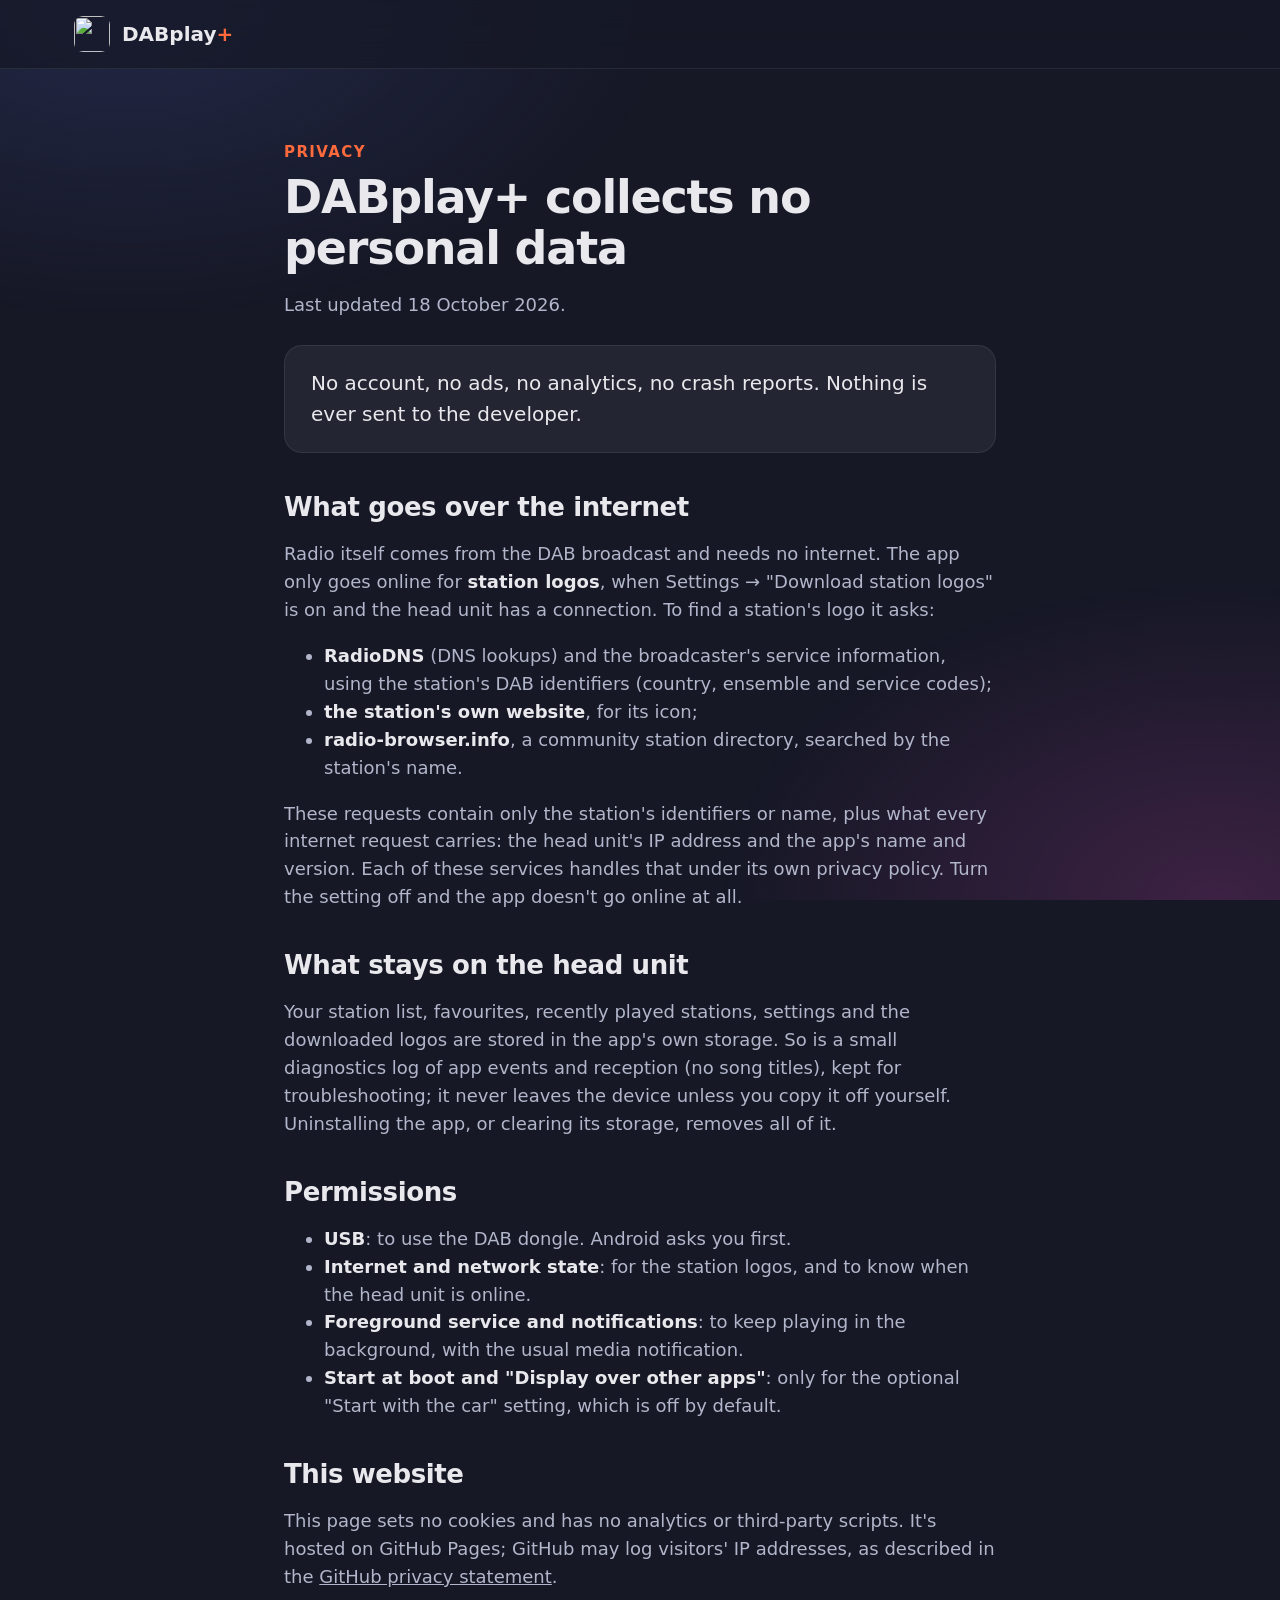
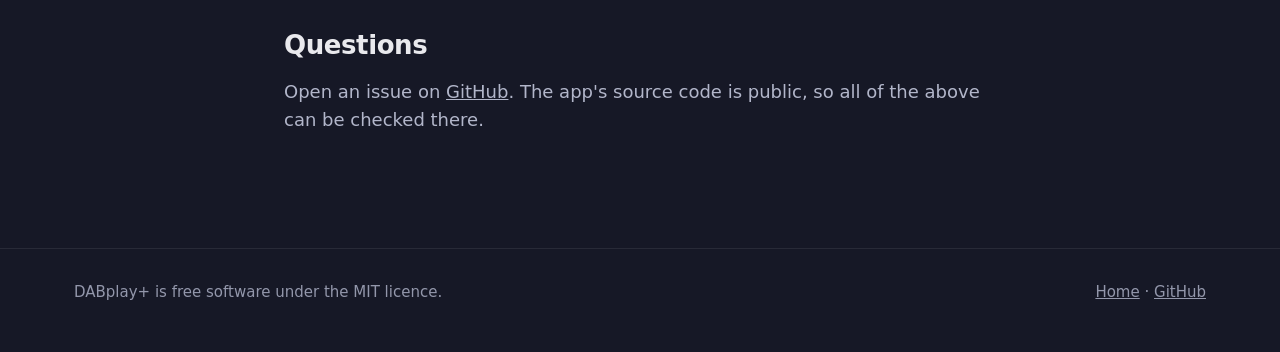
==== site/privacy.html @ d3719538 "Website on GitHub Pages: one page in the app's night theme, and a privacy page site/ holds the pages" ====
<!doctype html>
<html lang="en">
<head>
<meta charset="utf-8">
<meta name="viewport" content="width=device-width, initial-scale=1">
<title>Privacy · DABplay+</title>
<meta name="description" content="DABplay+ collects no personal data. What the app sends over the internet, and what stays on the head unit.">
<meta name="theme-color" content="#161826">
<link rel="icon" type="image/png" href="img/icon.png">
<link rel="stylesheet" href="style.css">
</head>
<body>
<div class="glow"></div>
<nav><div class="wrap">
  <a class="brand" href="./"><img src="img/icon.png" alt="" width="36" height="36"><span>DABplay<b>+</b></span></a>
</div></nav>

<main class="wrap doc">
  <div class="kicker">Privacy</div>
  <h1>DABplay+ collects no personal data</h1>
  <p>Last updated 18 October 2026.</p>

  <div class="card">No account, no ads, no analytics, no crash reports. Nothing is ever sent to the developer.</div>

  <h2>What goes over the internet</h2>
  <p>Radio itself comes from the DAB broadcast and needs no internet. The app only goes online for <strong>station logos</strong>,
    when Settings → "Download station logos" is on and the head unit has a connection. To find a station's logo it asks:</p>
  <ul>
    <li><strong>RadioDNS</strong> (DNS lookups) and the broadcaster's service information, using the station's DAB identifiers
      (country, ensemble and service codes);</li>
    <li><strong>the station's own website</strong>, for its icon;</li>
    <li><strong>radio-browser.info</strong>, a community station directory, searched by the station's name.</li>
  </ul>
  <p>These requests contain only the station's identifiers or name, plus what every internet request carries: the head unit's
    IP address and the app's name and version. Each of these services handles that under its own privacy policy. Turn the
    setting off and the app doesn't go online at all.</p>

  <h2>What stays on the head unit</h2>
  <p>Your station list, favourites, recently played stations, settings and the downloaded logos are stored in the app's own
    storage. So is a small diagnostics log of app events and reception (no song titles), kept for troubleshooting; it never
    leaves the device unless you copy it off yourself. Uninstalling the app, or clearing its storage, removes all of it.</p>

  <h2>Permissions</h2>
  <ul>
    <li><strong>USB</strong>: to use the DAB dongle. Android asks you first.</li>
    <li><strong>Internet and network state</strong>: for the station logos, and to know when the head unit is online.</li>
    <li><strong>Foreground service and notifications</strong>: to keep playing in the background, with the usual media notification.</li>
    <li><strong>Start at boot and "Display over other apps"</strong>: only for the optional "Start with the car" setting, which is off by default.</li>
  </ul>

  <h2>This website</h2>
  <p>This page sets no cookies and has no analytics or third-party scripts. It's hosted on GitHub Pages; GitHub may log visitors'
    IP addresses, as described in the <a href="https://docs.github.com/en/site-policy/privacy-policies/github-general-privacy-statement">GitHub
    privacy statement</a>.</p>

  <h2>Questions</h2>
  <p>Open an issue on <a href="https://github.com/jvspier/dabplayplus/issues">GitHub</a>. The app's source code is public, so all of the above can be checked there.</p>
</main>

<footer><div class="wrap">
  <span>DABplay+ is free software under the MIT licence.</span>
  <span><a href="./">Home</a> · <a href="https://github.com/jvspier/dabplayplus">GitHub</a></span>
</div></footer>
</body>
</html>
---- site/style.css ----
/* DABplay+ website: the app's night theme (docs/design-notes.md). Fonts from the app; nothing loaded from elsewhere. */
@font-face { font-family: Inter; src: url(fonts/inter_regular.ttf); font-weight: 400; font-display: swap; }
@font-face { font-family: Inter; src: url(fonts/inter_medium.ttf); font-weight: 500; font-display: swap; }
@font-face { font-family: Inter; src: url(fonts/inter_semibold.ttf); font-weight: 600; font-display: swap; }
:root {
  --bg: #161826; --surface: #232532; --surface-2: #1C1E2B; --text: #E9E9ED; --muted: #B2B6CA; --dim: #9397AB; --line: rgba(255,255,255,.08);
  --orange: #FF6A3D; --play-from: #FF8A4C; --play-to: #FF5A36; --pink: #FF4D8A; --amber: #FFB547; --green: #34D27B; --blue: #4C8DFF; --lavender: #A99CF0;
  color-scheme: dark;
}
* { box-sizing: border-box; }
html { scroll-behavior: smooth; scroll-padding-top: 84px; }
@media (prefers-reduced-motion: reduce) { html { scroll-behavior: auto; } .btn { transition: none; } }
body { margin: 0; background: var(--bg); color: var(--text); font: 400 18px/1.55 Inter, system-ui, sans-serif; -webkit-font-smoothing: antialiased; }
a { color: inherit; }
a:focus-visible, .btn:focus-visible { outline: 3px solid var(--amber); outline-offset: 3px; border-radius: 8px; }
img { max-width: 100%; height: auto; }
.i { width: 1em; height: 1em; fill: currentColor; flex: none; }
.glow { position: fixed; inset: 0; pointer-events: none; z-index: 0;
  background: radial-gradient(ellipse 60% 50% at 10% 0%, #232846, transparent 70%), radial-gradient(ellipse 55% 50% at 95% 100%, #3D2244, transparent 70%); }
.wrap { position: relative; z-index: 1; max-width: 1180px; margin: 0 auto; padding: 0 24px; }

nav { position: sticky; top: 0; z-index: 5; backdrop-filter: blur(14px); -webkit-backdrop-filter: blur(14px); background: rgba(22,24,38,.72); border-bottom: 1px solid var(--line); }
nav .wrap { display: flex; align-items: center; gap: 28px; height: 68px; }
.brand { display: flex; align-items: center; gap: 12px; font-weight: 600; font-size: 20px; text-decoration: none; }
.brand img { width: 36px; height: 36px; border-radius: 9px; }
.brand b, h1 span { color: var(--orange); font-weight: 600; }
nav .links { display: flex; align-items: center; gap: 24px; margin-left: auto; font-size: 16px; color: var(--muted); }
nav .links a { text-decoration: none; } nav .links a:hover { color: var(--text); }

.btn { display: inline-flex; align-items: center; gap: 10px; height: 56px; padding: 0 26px; border-radius: 999px; font-weight: 600; font-size: 18px; text-decoration: none; transition: transform .12s; }
.btn:active { transform: scale(.96); }
.btn-play { background: linear-gradient(135deg, var(--play-from), var(--play-to)); color: #FFF5F0; box-shadow: 0 10px 34px rgba(255,106,61,.35); }
.btn-ghost { background: rgba(255,255,255,.06); border: 1px solid var(--line); }
.btn .i { font-size: 22px; }
nav .btn { height: 42px; padding: 0 18px; font-size: 15px; box-shadow: none; color: #FFF5F0 !important; }

.hero { display: grid; grid-template-columns: 1.1fr 1.2fr; gap: 52px; align-items: center; padding: 88px 0 96px; }
.hero h1 { margin: 0; font-size: 60px; line-height: 1.04; letter-spacing: -1.8px; font-weight: 600; }
.hero .lead { margin: 22px 0 32px; font-size: 21px; color: var(--muted); max-width: 30em; }
.hero .cta { display: flex; gap: 14px; flex-wrap: wrap; }
.facts { display: flex; flex-wrap: wrap; gap: 8px 18px; margin-top: 28px; font-size: 15px; color: var(--dim); }
.facts span::before { content: "●"; margin-right: 8px; font-size: 9px; vertical-align: 3px; }
.facts span:nth-child(1)::before { color: var(--green); } .facts span:nth-child(2)::before { color: var(--blue); } .facts span:nth-child(3)::before { color: var(--amber); }
.unit { position: relative; border-radius: 26px; padding: 14px; background: linear-gradient(160deg, #2A2D3D, #12131B); box-shadow: 0 40px 100px rgba(0,0,0,.6), inset 0 0 0 1px rgba(255,255,255,.07); }
.unit img { display: block; width: 100%; border-radius: 14px; }

section { padding: 72px 0; }
.kicker { font-size: 15px; font-weight: 600; letter-spacing: 1.4px; text-transform: uppercase; color: var(--orange); }
h2 { margin: 8px 0 14px; font-size: 42px; letter-spacing: -1px; line-height: 1.12; font-weight: 600; }
.sub { color: var(--muted); max-width: 40em; margin: 0 0 40px; }

.tiles { display: grid; grid-template-columns: repeat(4, 1fr); gap: 16px; }
.tile { background: var(--surface); border: 1px solid var(--line); border-radius: 18px; padding: 24px; }
.ic { width: 56px; height: 56px; border-radius: 14px; display: grid; place-items: center; font-size: 28px; margin-bottom: 18px; }
.tile h3 { margin: 0 0 6px; font-size: 20px; font-weight: 600; }
.tile p { margin: 0; font-size: 16px; color: var(--muted); }
/* the role colours of the app: icon in the colour, tile at 14 % */
.blue { color: var(--blue); background: rgba(76,141,255,.14); } .pink { color: var(--pink); background: rgba(255,77,138,.14); }
.green { color: var(--green); background: rgba(52,210,123,.14); } .amber { color: var(--amber); background: rgba(255,181,71,.14); }
.orange { color: var(--orange); background: rgba(255,106,61,.14); } .lavender { color: var(--lavender); background: rgba(169,156,240,.14); }
.grey { color: var(--muted); background: rgba(255,255,255,.08); }

.gallery { display: grid; grid-template-columns: repeat(2, 1fr); gap: 22px; }
figure { margin: 0; }
figure img { display: block; width: 100%; border-radius: 16px; box-shadow: 0 24px 60px rgba(0,0,0,.45), 0 0 0 1px var(--line); }
figcaption { margin-top: 12px; font-size: 15px; color: var(--dim); }

.dongles { display: grid; grid-template-columns: 1.2fr 1fr 1fr; gap: 16px; }
.dongle { background: var(--surface); border: 1px solid var(--line); border-radius: 18px; padding: 24px; }
.badge { display: inline-flex; align-items: center; gap: 7px; font-size: 14px; font-weight: 600; padding: 5px 12px; border-radius: 999px; margin-bottom: 14px; }
.dongle h3 { margin: 0 0 8px; font-size: 19px; font-weight: 600; } .dongle p { margin: 0; font-size: 16px; color: var(--muted); }
code { font: 500 14px ui-monospace, monospace; background: rgba(255,255,255,.07); padding: 2px 7px; border-radius: 6px; }

.steps { display: grid; grid-template-columns: repeat(3, 1fr); gap: 16px; counter-reset: s; list-style: none; margin: 32px 0 0; padding: 0; }
.steps li { position: relative; background: var(--surface-2); border: 1px solid var(--line); border-radius: 18px; padding: 26px 24px 24px 78px; }
.steps li::before { counter-increment: s; content: counter(s); position: absolute; left: 22px; top: 22px; width: 40px; height: 40px; border-radius: 50%;
  display: grid; place-items: center; font-weight: 600; background: linear-gradient(135deg, var(--play-from), var(--play-to)); color: #FFF5F0; }
.steps h3 { margin: 0 0 4px; font-size: 19px; font-weight: 600; } .steps p { margin: 0; font-size: 16px; color: var(--muted); }
.final { text-align: center; padding: 56px 24px; margin-top: 40px; border-radius: 26px; background: linear-gradient(135deg, rgba(255,138,76,.14), rgba(169,156,240,.10)); border: 1px solid var(--line); }
.final h2 { margin-top: 0; } .final .sub { margin: 0 auto 28px; }

footer { position: relative; z-index: 1; border-top: 1px solid var(--line); margin-top: 72px; padding: 32px 0 48px; font-size: 15px; color: var(--dim); }
footer .wrap { display: flex; gap: 24px; flex-wrap: wrap; justify-content: space-between; }

/* the privacy page */
.doc { max-width: 760px; padding: 72px 24px 24px; }
.doc h1 { font-size: 46px; letter-spacing: -1.2px; line-height: 1.1; margin: 8px 0 12px; font-weight: 600; }
.doc h2 { font-size: 26px; letter-spacing: -.4px; margin: 40px 0 10px; }
.doc p, .doc li { color: var(--muted); } .doc strong { color: var(--text); font-weight: 600; }
.doc .card { background: var(--surface); border: 1px solid var(--line); border-radius: 18px; padding: 22px 26px; margin: 26px 0; color: var(--text); font-size: 20px; }

@media (max-width: 900px) {
  nav .links a:not(.btn) { display: none; }
  .hero { grid-template-columns: 1fr; padding: 48px 0 56px; gap: 40px; }
  .hero h1 { font-size: 44px; } .hero .lead { font-size: 19px; }
  h2 { font-size: 32px; } .doc h1 { font-size: 36px; }
  .tiles { grid-template-columns: repeat(2, 1fr); } .gallery, .dongles, .steps { grid-template-columns: 1fr; }
}
@media (max-width: 520px) { .tiles { grid-template-columns: 1fr; } .wrap, .doc { padding-left: 16px; padding-right: 16px; } .btn { width: 100%; justify-content: center; } nav .btn { width: auto; } }
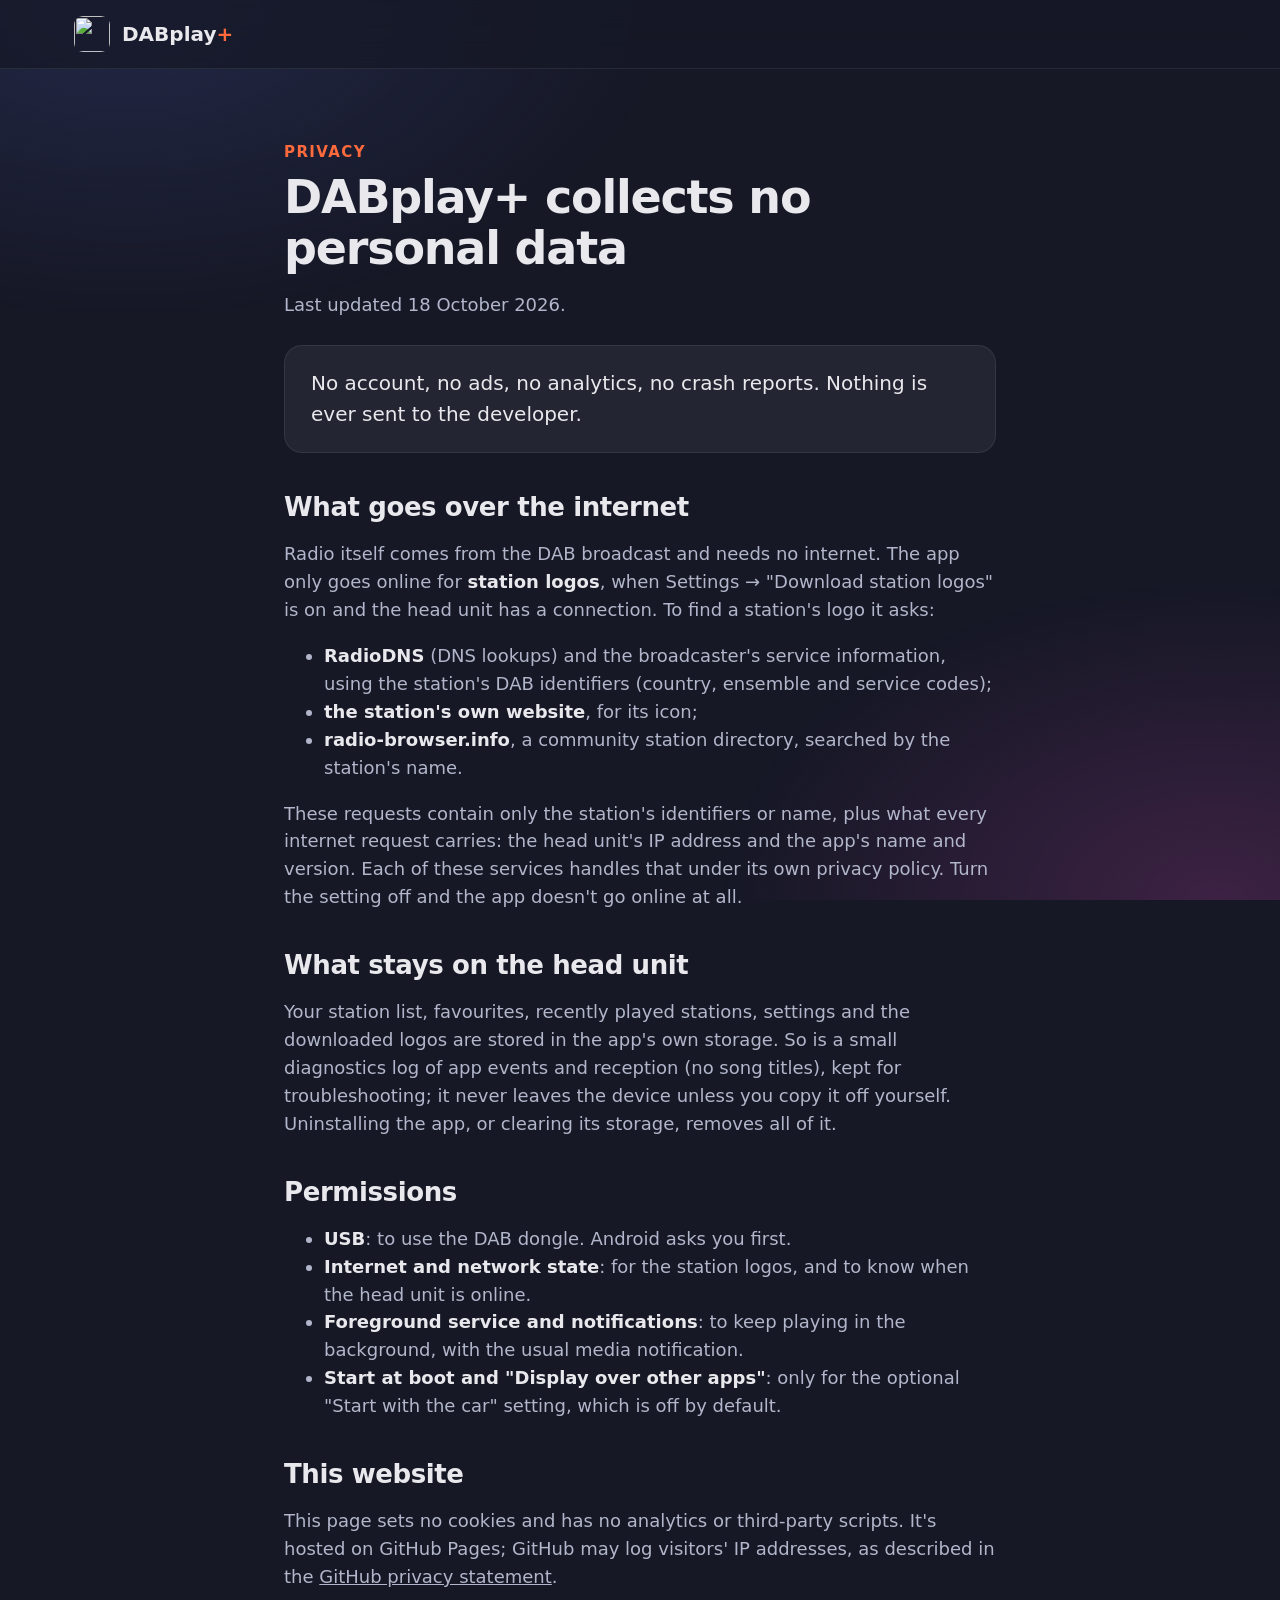
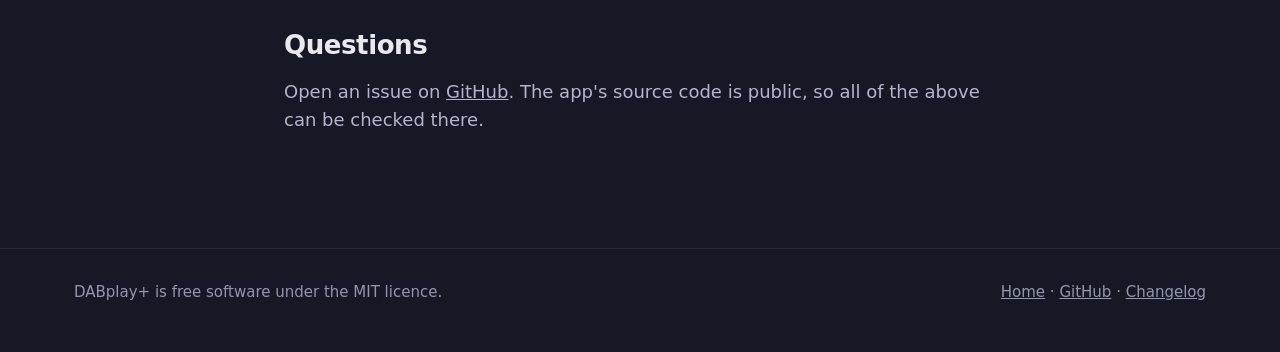
==== commit 4de04e11: "Website: the changelog, generated from CHANGELOG.md A "What's new" section on the home page with the" ====
--- a/site/privacy.html
+++ b/site/privacy.html
@@ -59,7 +59,7 @@
 
 <footer><div class="wrap">
   <span>DABplay+ is free software under the MIT licence.</span>
-  <span><a href="./">Home</a> · <a href="https://github.com/jvspier/dabplayplus">GitHub</a></span>
+  <span><a href="./">Home</a> · <a href="https://github.com/jvspier/dabplayplus">GitHub</a> · <a href="changelog.html">Changelog</a></span>
 </div></footer>
 </body>
 </html>
--- a/site/style.css
+++ b/site/style.css
@@ -82,6 +82,23 @@
 footer { position: relative; z-index: 1; border-top: 1px solid var(--line); margin-top: 72px; padding: 32px 0 48px; font-size: 15px; color: var(--dim); }
 footer .wrap { display: flex; gap: 24px; flex-wrap: wrap; justify-content: space-between; }
 
+/* the changelog: generated from CHANGELOG.md (changelog.py): the latest version on the home page, all on changelog.html */
+.releases { display: grid; gap: 16px; }
+.release { background: var(--surface); border: 1px solid var(--line); border-radius: 18px; padding: 22px 26px 12px; }
+.releases .release h2, .releases .release h3 { margin: 0 0 12px; font-size: 26px; letter-spacing: -.4px; font-weight: 600; display: flex; align-items: baseline; gap: 14px; flex-wrap: wrap; }
+.release h2 a, .release h3 a { text-decoration: none; }
+.release h2 a:hover, .release h3 a:hover { text-decoration: underline; }
+.release time { font-size: 16px; font-weight: 400; color: var(--dim); letter-spacing: 0; }
+.release p { margin: 0 0 14px; color: var(--muted); font-size: 17px; }
+.release .badge { margin: 4px 0 6px; }
+.release ul { margin: 0 0 14px; padding-left: 22px; color: var(--muted); font-size: 17px; }
+.release li { margin: 6px 0; } .release li strong { color: var(--text); font-weight: 600; }
+.release a { color: var(--text); }
+.releases.latest .release { max-width: 860px; padding-top: 18px; }
+.releases.latest .release h3 { display: none; }                 /* the section's heading names the version already */
+.more { margin: 18px 0 0; font-size: 17px; } .more a { color: var(--orange); font-weight: 600; text-decoration: none; }
+.final .sub a { color: inherit; }
+
 /* the privacy page */
 .doc { max-width: 760px; padding: 72px 24px 24px; }
 .doc h1 { font-size: 46px; letter-spacing: -1.2px; line-height: 1.1; margin: 8px 0 12px; font-weight: 600; }
